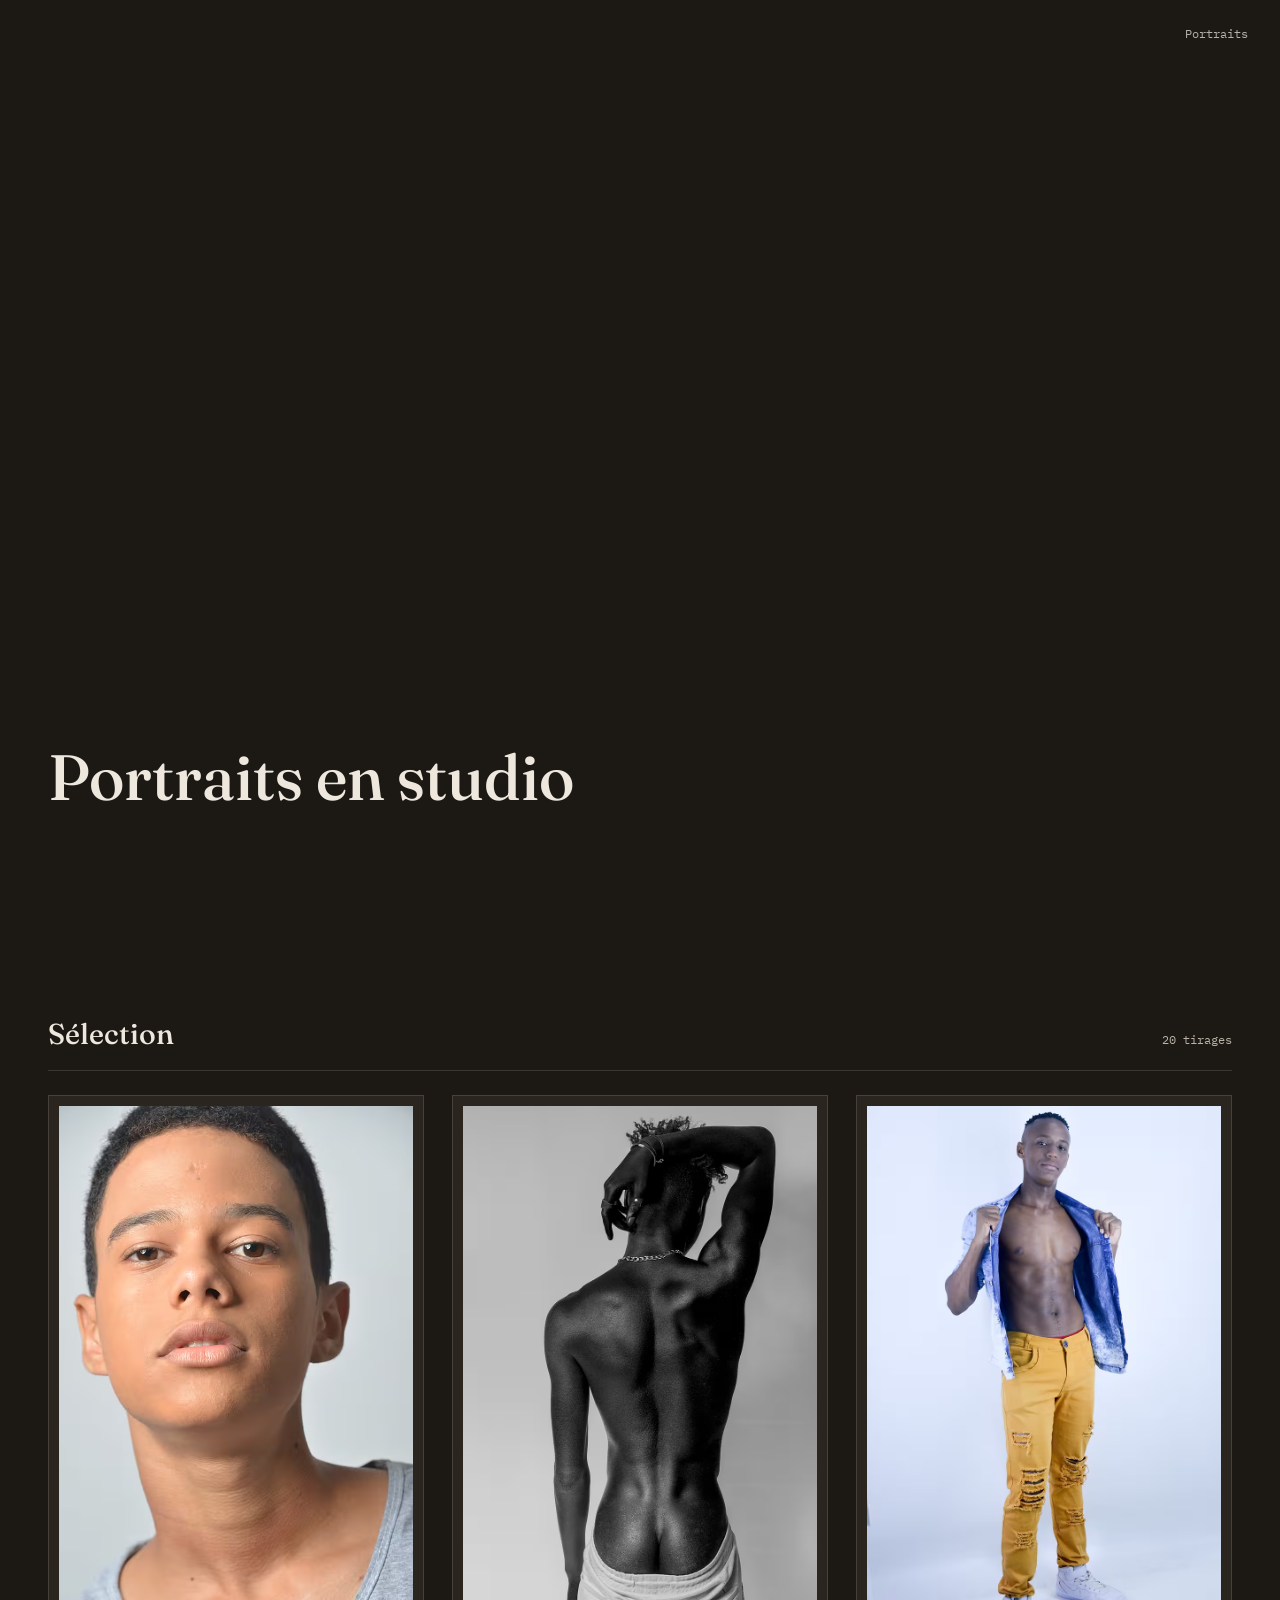
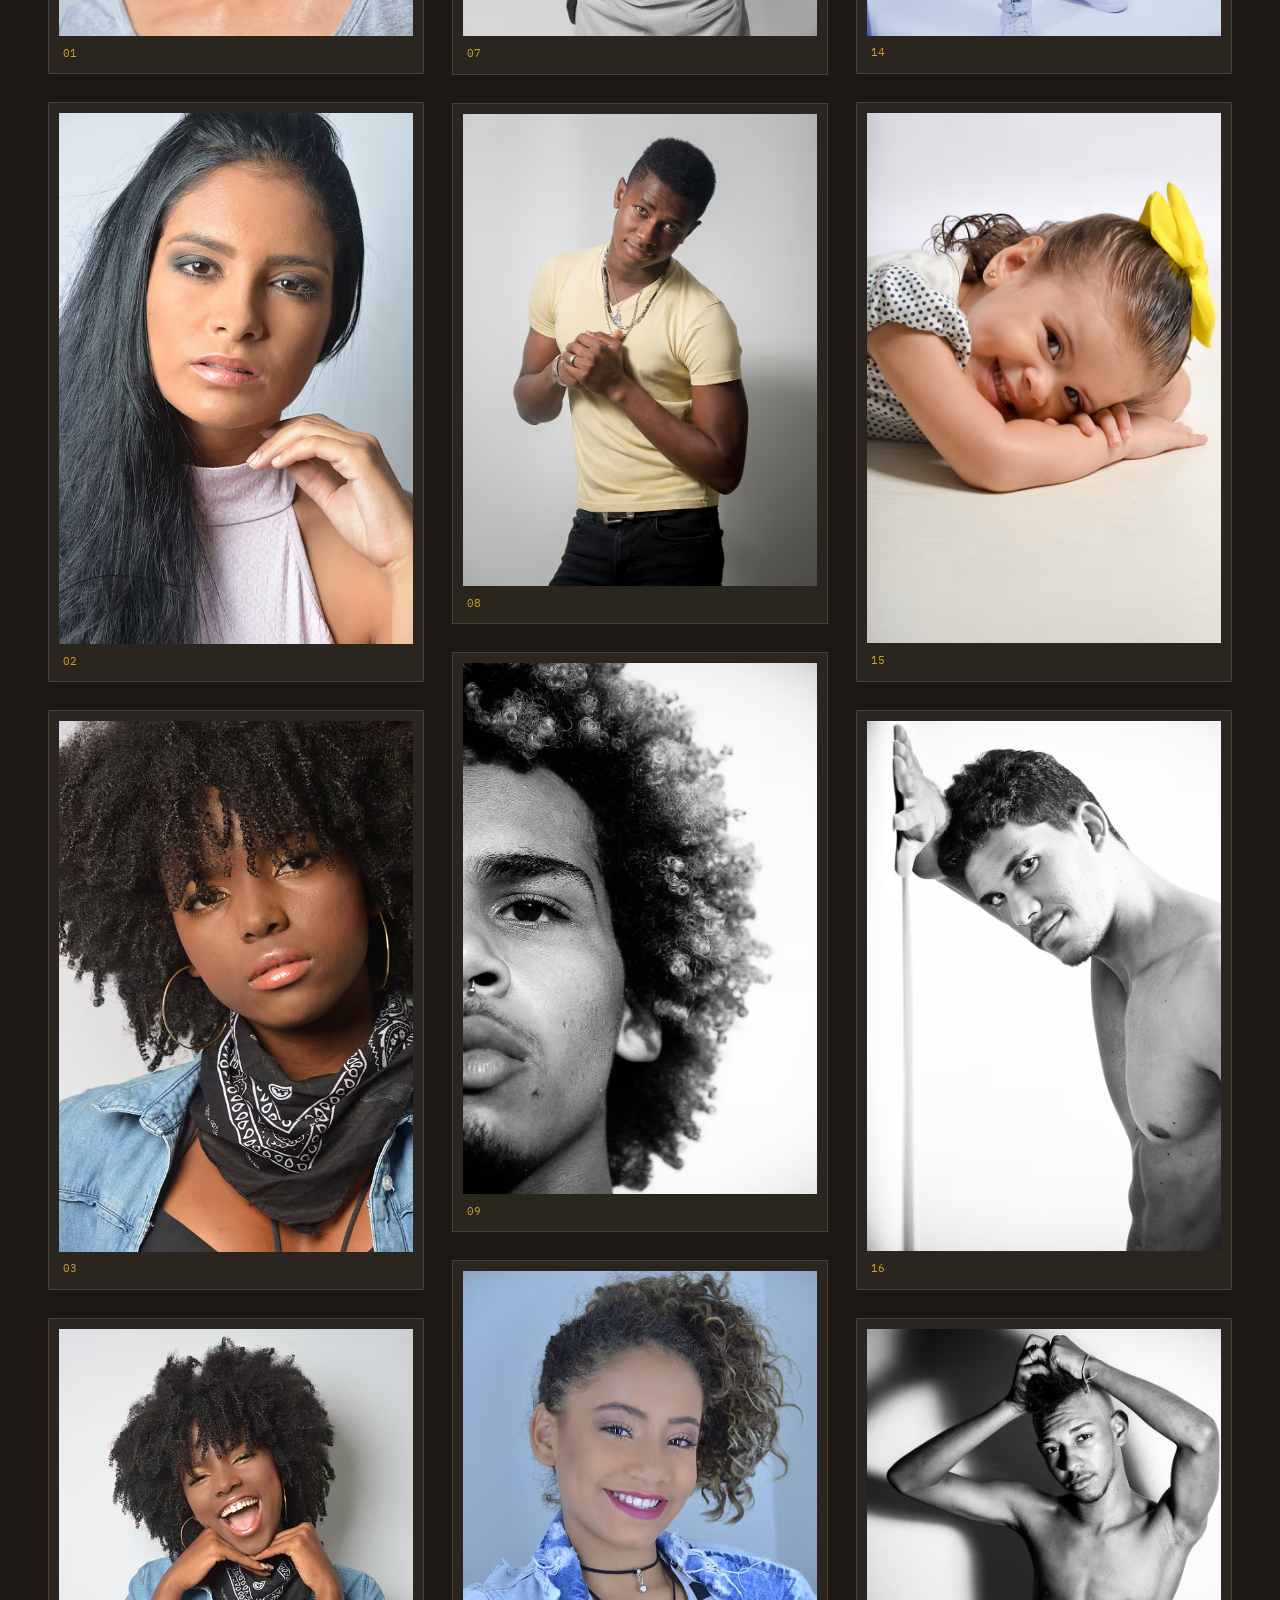
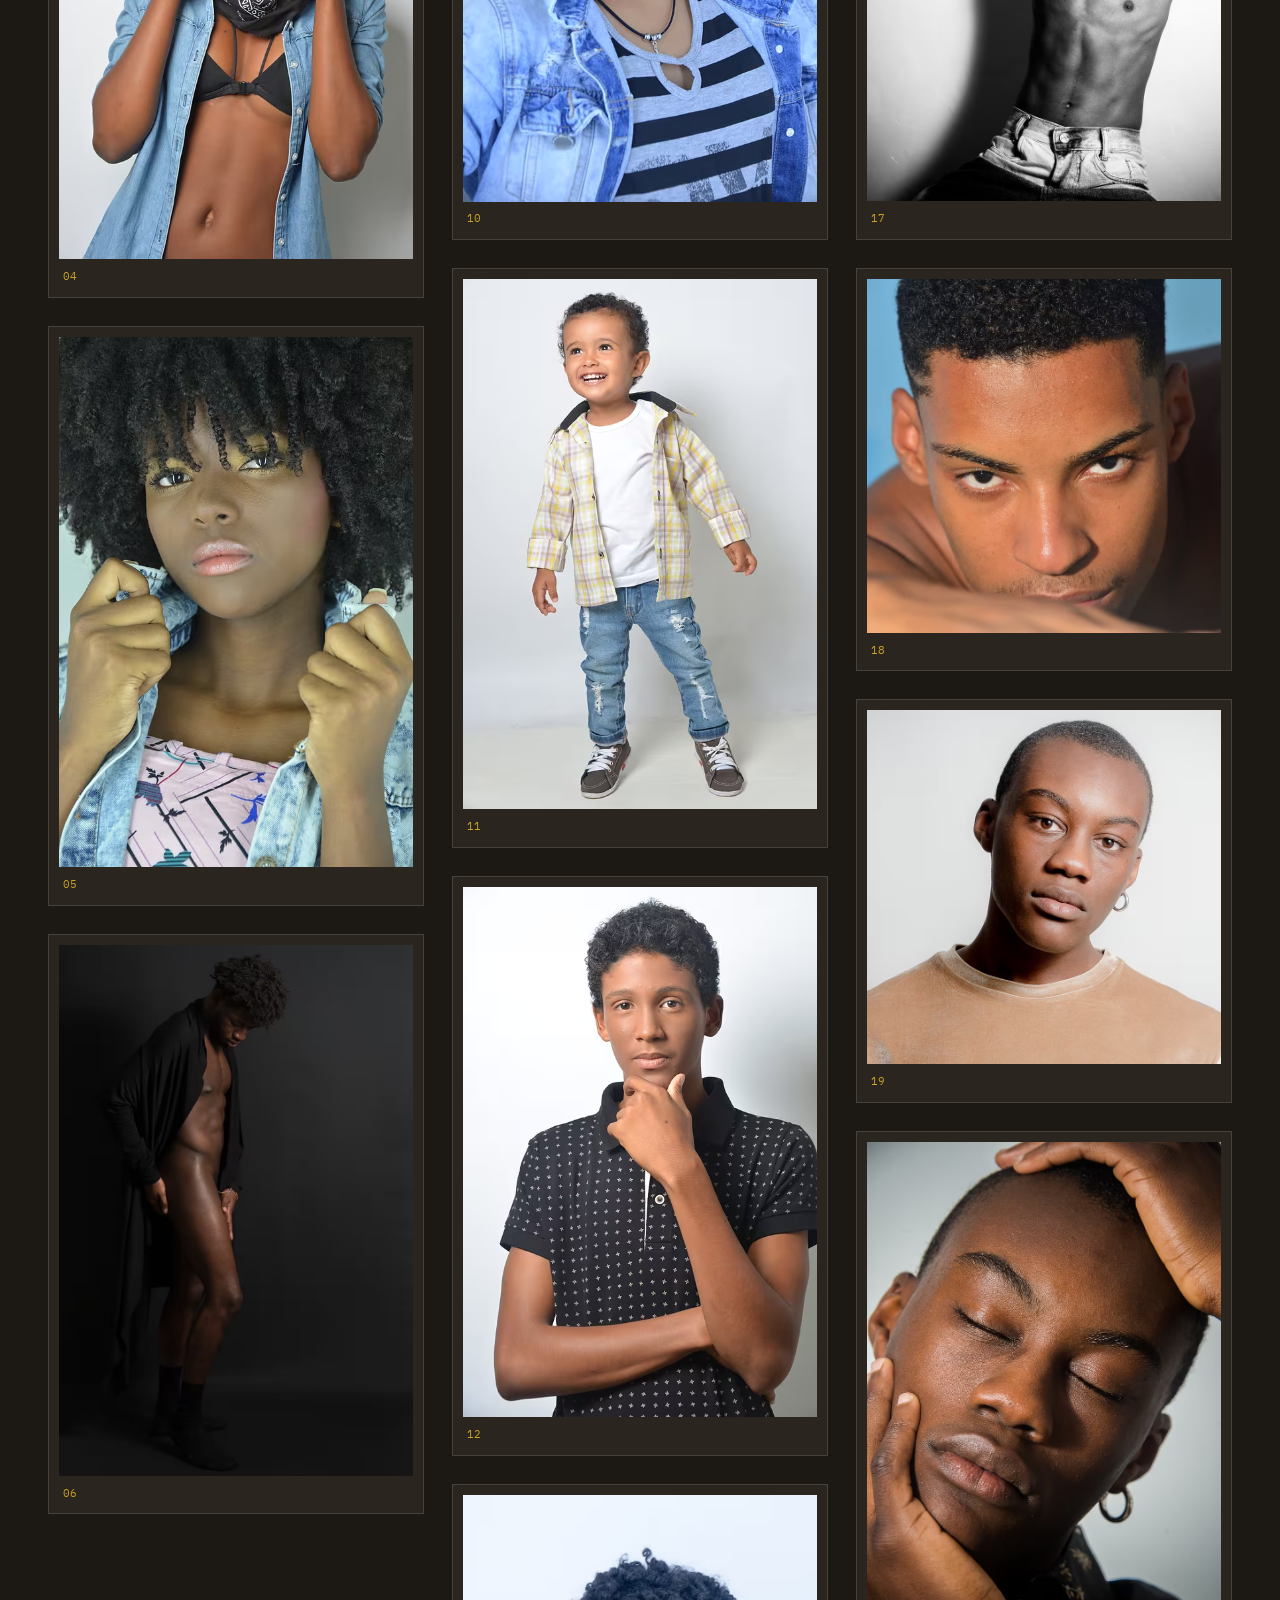
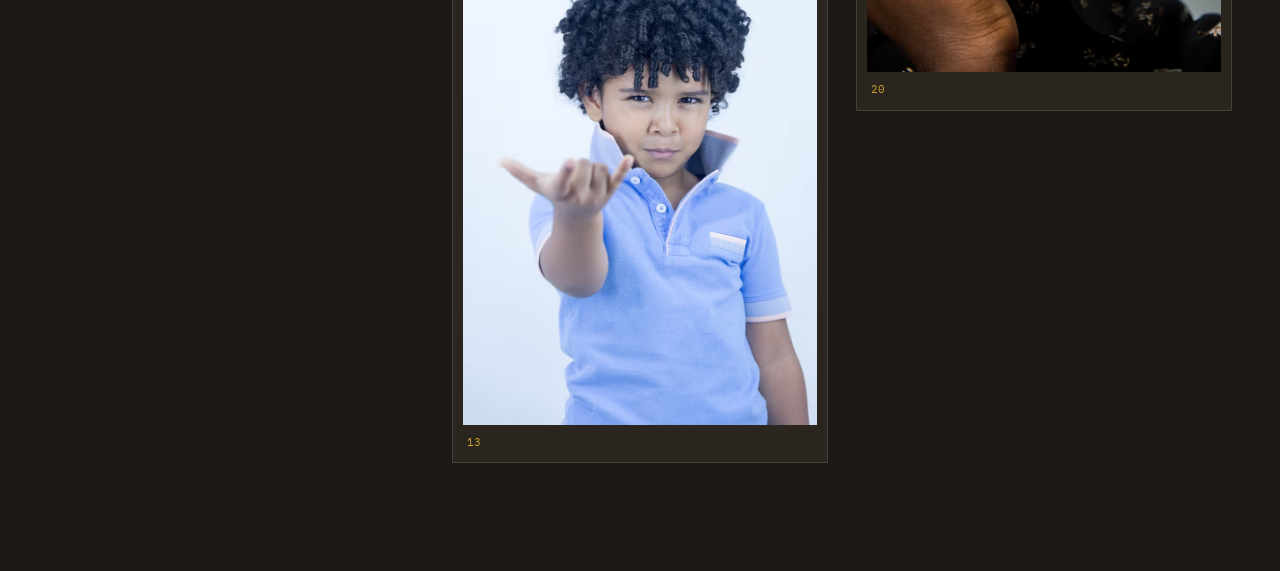
==== studio/index.html @ 6abb9e2e "Portfolio portraits studio" ====
<!DOCTYPE html>
<html lang="fr">
<head>
<meta charset="UTF-8">
<meta name="viewport" content="width=device-width, initial-scale=1.0">
<title>Nico — Portraits studio</title>
<meta name="description" content="Sélection de portraits studio par Nico, photographe.">
<link rel="preconnect" href="https://fonts.googleapis.com">
<link rel="preconnect" href="https://fonts.gstatic.com" crossorigin>
<link href="https://fonts.googleapis.com/css2?family=Fraunces:ital,opsz,wght@0,9..144,400;0,9..144,500;1,9..144,400&family=IBM+Plex+Mono:wght@400;500&display=swap" rel="stylesheet">
<link rel="stylesheet" href="css/style.css">
</head>
<body>

<header class="site-header">
  <nav class="site-nav">
    <a href="#travaux">Portraits</a>
  </nav>
</header>

<section class="hero" id="hero">
  <div class="hero__content">
    <h1 class="hero__title">Portraits en studio</h1>
  </div>
</section>

<main>

<section class="gallery" id="travaux">
  <div class="gallery__head">
    <h2>Sélection</h2>
    <p class="gallery__count">20 tirages</p>
  </div>

  <div class="gallery__grid">

<!-- GALLERY:START -->
    <figure class="frame" data-frame="01">
      <picture>
        <source type="image/avif" srcset="
        images/avif/800/Studio%20%281%29.avif 534w,
        images/avif/1600/Studio%20%281%29.avif 1068w,
        images/avif/2560/Studio%20%281%29.avif 1709w"
          sizes="(max-width: 699px) 92vw, (max-width: 1099px) 46vw, (max-width: 1499px) 31vw, 380px">
        <img
          src="images/webp/800/Studio%20%281%29.webp"
          srcset="
        images/webp/800/Studio%20%281%29.webp 534w,
        images/webp/1600/Studio%20%281%29.webp 1068w,
        images/webp/2560/Studio%20%281%29.webp 1709w"
          sizes="(max-width: 699px) 92vw, (max-width: 1099px) 46vw, (max-width: 1499px) 31vw, 380px"
          alt="Portrait studio 1 — à personnaliser" loading="eager">
      </picture>
      <figcaption>
        <span class="frame__num">01</span>

      </figcaption>
    </figure>

    <figure class="frame" data-frame="02">
      <picture>
        <source type="image/avif" srcset="
        images/avif/800/Studio%20%282%29.avif 800w,
        images/avif/1600/Studio%20%282%29.avif 1600w,
        images/avif/2560/Studio%20%282%29.avif 2560w"
          sizes="(max-width: 699px) 92vw, (max-width: 1099px) 46vw, (max-width: 1499px) 31vw, 380px">
        <img
          src="images/webp/800/Studio%20%282%29.webp"
          srcset="
        images/webp/800/Studio%20%282%29.webp 800w,
        images/webp/1600/Studio%20%282%29.webp 1600w,
        images/webp/2560/Studio%20%282%29.webp 2560w"
          sizes="(max-width: 699px) 92vw, (max-width: 1099px) 46vw, (max-width: 1499px) 31vw, 380px"
          alt="Portrait studio 2 — à personnaliser" loading="eager">
      </picture>
      <figcaption>
        <span class="frame__num">02</span>

      </figcaption>
    </figure>

    <figure class="frame" data-frame="03">
      <picture>
        <source type="image/avif" srcset="
        images/avif/800/Studio%20%283%29.avif 534w,
        images/avif/1600/Studio%20%283%29.avif 1068w,
        images/avif/2560/Studio%20%283%29.avif 1709w"
          sizes="(max-width: 699px) 92vw, (max-width: 1099px) 46vw, (max-width: 1499px) 31vw, 380px">
        <img
          src="images/webp/800/Studio%20%283%29.webp"
          srcset="
        images/webp/800/Studio%20%283%29.webp 534w,
        images/webp/1600/Studio%20%283%29.webp 1068w,
        images/webp/2560/Studio%20%283%29.webp 1709w"
          sizes="(max-width: 699px) 92vw, (max-width: 1099px) 46vw, (max-width: 1499px) 31vw, 380px"
          alt="Portrait studio 3 — à personnaliser" loading="lazy">
      </picture>
      <figcaption>
        <span class="frame__num">03</span>

      </figcaption>
    </figure>

    <figure class="frame" data-frame="04">
      <picture>
        <source type="image/avif" srcset="
        images/avif/800/Studio%20%284%29.avif 534w,
        images/avif/1600/Studio%20%284%29.avif 1068w,
        images/avif/2560/Studio%20%284%29.avif 1709w"
          sizes="(max-width: 699px) 92vw, (max-width: 1099px) 46vw, (max-width: 1499px) 31vw, 380px">
        <img
          src="images/webp/800/Studio%20%284%29.webp"
          srcset="
        images/webp/800/Studio%20%284%29.webp 534w,
        images/webp/1600/Studio%20%284%29.webp 1068w,
        images/webp/2560/Studio%20%284%29.webp 1709w"
          sizes="(max-width: 699px) 92vw, (max-width: 1099px) 46vw, (max-width: 1499px) 31vw, 380px"
          alt="Portrait studio 4 — à personnaliser" loading="lazy">
      </picture>
      <figcaption>
        <span class="frame__num">04</span>

      </figcaption>
    </figure>

    <figure class="frame" data-frame="05">
      <picture>
        <source type="image/avif" srcset="
        images/avif/800/Studio%20%285%29.avif 800w,
        images/avif/1600/Studio%20%285%29.avif 1600w,
        images/avif/2560/Studio%20%285%29.avif 2560w"
          sizes="(max-width: 699px) 92vw, (max-width: 1099px) 46vw, (max-width: 1499px) 31vw, 380px">
        <img
          src="images/webp/800/Studio%20%285%29.webp"
          srcset="
        images/webp/800/Studio%20%285%29.webp 800w,
        images/webp/1600/Studio%20%285%29.webp 1600w,
        images/webp/2560/Studio%20%285%29.webp 2560w"
          sizes="(max-width: 699px) 92vw, (max-width: 1099px) 46vw, (max-width: 1499px) 31vw, 380px"
          alt="Portrait studio 5 — à personnaliser" loading="lazy">
      </picture>
      <figcaption>
        <span class="frame__num">05</span>

      </figcaption>
    </figure>

    <figure class="frame" data-frame="06">
      <picture>
        <source type="image/avif" srcset="
        images/avif/800/Studio%20%286%29.avif 800w,
        images/avif/1600/Studio%20%286%29.avif 1600w,
        images/avif/2560/Studio%20%286%29.avif 2560w"
          sizes="(max-width: 699px) 92vw, (max-width: 1099px) 46vw, (max-width: 1499px) 31vw, 380px">
        <img
          src="images/webp/800/Studio%20%286%29.webp"
          srcset="
        images/webp/800/Studio%20%286%29.webp 800w,
        images/webp/1600/Studio%20%286%29.webp 1600w,
        images/webp/2560/Studio%20%286%29.webp 2560w"
          sizes="(max-width: 699px) 92vw, (max-width: 1099px) 46vw, (max-width: 1499px) 31vw, 380px"
          alt="Portrait studio 6 — à personnaliser" loading="lazy">
      </picture>
      <figcaption>
        <span class="frame__num">06</span>

      </figcaption>
    </figure>

    <figure class="frame" data-frame="07">
      <picture>
        <source type="image/avif" srcset="
        images/avif/800/Studio%20%287%29.avif 534w,
        images/avif/1600/Studio%20%287%29.avif 1068w,
        images/avif/2560/Studio%20%287%29.avif 1709w"
          sizes="(max-width: 699px) 92vw, (max-width: 1099px) 46vw, (max-width: 1499px) 31vw, 380px">
        <img
          src="images/webp/800/Studio%20%287%29.webp"
          srcset="
        images/webp/800/Studio%20%287%29.webp 534w,
        images/webp/1600/Studio%20%287%29.webp 1068w,
        images/webp/2560/Studio%20%287%29.webp 1709w"
          sizes="(max-width: 699px) 92vw, (max-width: 1099px) 46vw, (max-width: 1499px) 31vw, 380px"
          alt="Portrait studio 7 — à personnaliser" loading="lazy">
      </picture>
      <figcaption>
        <span class="frame__num">07</span>

      </figcaption>
    </figure>

    <figure class="frame" data-frame="08">
      <picture>
        <source type="image/avif" srcset="
        images/avif/800/Studio%20%288%29.avif 534w,
        images/avif/1600/Studio%20%288%29.avif 1068w,
        images/avif/2560/Studio%20%288%29.avif 1709w"
          sizes="(max-width: 699px) 92vw, (max-width: 1099px) 46vw, (max-width: 1499px) 31vw, 380px">
        <img
          src="images/webp/800/Studio%20%288%29.webp"
          srcset="
        images/webp/800/Studio%20%288%29.webp 534w,
        images/webp/1600/Studio%20%288%29.webp 1068w,
        images/webp/2560/Studio%20%288%29.webp 1709w"
          sizes="(max-width: 699px) 92vw, (max-width: 1099px) 46vw, (max-width: 1499px) 31vw, 380px"
          alt="Portrait studio 8 — à personnaliser" loading="lazy">
      </picture>
      <figcaption>
        <span class="frame__num">08</span>

      </figcaption>
    </figure>

    <figure class="frame" data-frame="09">
      <picture>
        <source type="image/avif" srcset="
        images/avif/800/Studio%20%289%29.avif 800w,
        images/avif/1600/Studio%20%289%29.avif 1600w,
        images/avif/2560/Studio%20%289%29.avif 2560w"
          sizes="(max-width: 699px) 92vw, (max-width: 1099px) 46vw, (max-width: 1499px) 31vw, 380px">
        <img
          src="images/webp/800/Studio%20%289%29.webp"
          srcset="
        images/webp/800/Studio%20%289%29.webp 800w,
        images/webp/1600/Studio%20%289%29.webp 1600w,
        images/webp/2560/Studio%20%289%29.webp 2560w"
          sizes="(max-width: 699px) 92vw, (max-width: 1099px) 46vw, (max-width: 1499px) 31vw, 380px"
          alt="Portrait studio 9 — à personnaliser" loading="lazy">
      </picture>
      <figcaption>
        <span class="frame__num">09</span>

      </figcaption>
    </figure>

    <figure class="frame" data-frame="10">
      <picture>
        <source type="image/avif" srcset="
        images/avif/800/Studio%20%2810%29.avif 800w,
        images/avif/1600/Studio%20%2810%29.avif 1600w,
        images/avif/2560/Studio%20%2810%29.avif 2560w"
          sizes="(max-width: 699px) 92vw, (max-width: 1099px) 46vw, (max-width: 1499px) 31vw, 380px">
        <img
          src="images/webp/800/Studio%20%2810%29.webp"
          srcset="
        images/webp/800/Studio%20%2810%29.webp 800w,
        images/webp/1600/Studio%20%2810%29.webp 1600w,
        images/webp/2560/Studio%20%2810%29.webp 2560w"
          sizes="(max-width: 699px) 92vw, (max-width: 1099px) 46vw, (max-width: 1499px) 31vw, 380px"
          alt="Portrait studio 10 — à personnaliser" loading="lazy">
      </picture>
      <figcaption>
        <span class="frame__num">10</span>

      </figcaption>
    </figure>

    <figure class="frame" data-frame="11">
      <picture>
        <source type="image/avif" srcset="
        images/avif/800/Studio%20%2811%29.avif 800w,
        images/avif/1600/Studio%20%2811%29.avif 1600w,
        images/avif/2560/Studio%20%2811%29.avif 2560w"
          sizes="(max-width: 699px) 92vw, (max-width: 1099px) 46vw, (max-width: 1499px) 31vw, 380px">
        <img
          src="images/webp/800/Studio%20%2811%29.webp"
          srcset="
        images/webp/800/Studio%20%2811%29.webp 800w,
        images/webp/1600/Studio%20%2811%29.webp 1600w,
        images/webp/2560/Studio%20%2811%29.webp 2560w"
          sizes="(max-width: 699px) 92vw, (max-width: 1099px) 46vw, (max-width: 1499px) 31vw, 380px"
          alt="Portrait studio 11 — à personnaliser" loading="lazy">
      </picture>
      <figcaption>
        <span class="frame__num">11</span>

      </figcaption>
    </figure>

    <figure class="frame" data-frame="12">
      <picture>
        <source type="image/avif" srcset="
        images/avif/800/Studio%20%2812%29.avif 534w,
        images/avif/1600/Studio%20%2812%29.avif 1068w,
        images/avif/2560/Studio%20%2812%29.avif 1709w"
          sizes="(max-width: 699px) 92vw, (max-width: 1099px) 46vw, (max-width: 1499px) 31vw, 380px">
        <img
          src="images/webp/800/Studio%20%2812%29.webp"
          srcset="
        images/webp/800/Studio%20%2812%29.webp 534w,
        images/webp/1600/Studio%20%2812%29.webp 1068w,
        images/webp/2560/Studio%20%2812%29.webp 1709w"
          sizes="(max-width: 699px) 92vw, (max-width: 1099px) 46vw, (max-width: 1499px) 31vw, 380px"
          alt="Portrait studio 12 — à personnaliser" loading="lazy">
      </picture>
      <figcaption>
        <span class="frame__num">12</span>

      </figcaption>
    </figure>

    <figure class="frame" data-frame="13">
      <picture>
        <source type="image/avif" srcset="
        images/avif/800/Studio%20%2813%29.avif 800w,
        images/avif/1600/Studio%20%2813%29.avif 1600w,
        images/avif/2560/Studio%20%2813%29.avif 2560w"
          sizes="(max-width: 699px) 92vw, (max-width: 1099px) 46vw, (max-width: 1499px) 31vw, 380px">
        <img
          src="images/webp/800/Studio%20%2813%29.webp"
          srcset="
        images/webp/800/Studio%20%2813%29.webp 800w,
        images/webp/1600/Studio%20%2813%29.webp 1600w,
        images/webp/2560/Studio%20%2813%29.webp 2560w"
          sizes="(max-width: 699px) 92vw, (max-width: 1099px) 46vw, (max-width: 1499px) 31vw, 380px"
          alt="Portrait studio 13 — à personnaliser" loading="lazy">
      </picture>
      <figcaption>
        <span class="frame__num">13</span>

      </figcaption>
    </figure>

    <figure class="frame" data-frame="14">
      <picture>
        <source type="image/avif" srcset="
        images/avif/800/Studio%20%2814%29.avif 800w,
        images/avif/1600/Studio%20%2814%29.avif 1600w,
        images/avif/2560/Studio%20%2814%29.avif 2560w"
          sizes="(max-width: 699px) 92vw, (max-width: 1099px) 46vw, (max-width: 1499px) 31vw, 380px">
        <img
          src="images/webp/800/Studio%20%2814%29.webp"
          srcset="
        images/webp/800/Studio%20%2814%29.webp 800w,
        images/webp/1600/Studio%20%2814%29.webp 1600w,
        images/webp/2560/Studio%20%2814%29.webp 2560w"
          sizes="(max-width: 699px) 92vw, (max-width: 1099px) 46vw, (max-width: 1499px) 31vw, 380px"
          alt="Portrait studio 14 — à personnaliser" loading="lazy">
      </picture>
      <figcaption>
        <span class="frame__num">14</span>

      </figcaption>
    </figure>

    <figure class="frame" data-frame="15">
      <picture>
        <source type="image/avif" srcset="
        images/avif/800/Studio%20%2815%29.avif 534w,
        images/avif/1600/Studio%20%2815%29.avif 1068w,
        images/avif/2560/Studio%20%2815%29.avif 1709w"
          sizes="(max-width: 699px) 92vw, (max-width: 1099px) 46vw, (max-width: 1499px) 31vw, 380px">
        <img
          src="images/webp/800/Studio%20%2815%29.webp"
          srcset="
        images/webp/800/Studio%20%2815%29.webp 534w,
        images/webp/1600/Studio%20%2815%29.webp 1068w,
        images/webp/2560/Studio%20%2815%29.webp 1709w"
          sizes="(max-width: 699px) 92vw, (max-width: 1099px) 46vw, (max-width: 1499px) 31vw, 380px"
          alt="Portrait studio 15 — à personnaliser" loading="lazy">
      </picture>
      <figcaption>
        <span class="frame__num">15</span>

      </figcaption>
    </figure>

    <figure class="frame" data-frame="16">
      <picture>
        <source type="image/avif" srcset="
        images/avif/800/Studio%20%2816%29.avif 534w,
        images/avif/1600/Studio%20%2816%29.avif 1068w,
        images/avif/2560/Studio%20%2816%29.avif 1709w"
          sizes="(max-width: 699px) 92vw, (max-width: 1099px) 46vw, (max-width: 1499px) 31vw, 380px">
        <img
          src="images/webp/800/Studio%20%2816%29.webp"
          srcset="
        images/webp/800/Studio%20%2816%29.webp 534w,
        images/webp/1600/Studio%20%2816%29.webp 1068w,
        images/webp/2560/Studio%20%2816%29.webp 1709w"
          sizes="(max-width: 699px) 92vw, (max-width: 1099px) 46vw, (max-width: 1499px) 31vw, 380px"
          alt="Portrait studio 16 — à personnaliser" loading="lazy">
      </picture>
      <figcaption>
        <span class="frame__num">16</span>

      </figcaption>
    </figure>

    <figure class="frame" data-frame="17">
      <picture>
        <source type="image/avif" srcset="
        images/avif/800/Studio%20%2817%29.avif 800w,
        images/avif/1600/Studio%20%2817%29.avif 1600w,
        images/avif/2560/Studio%20%2817%29.avif 2560w"
          sizes="(max-width: 699px) 92vw, (max-width: 1099px) 46vw, (max-width: 1499px) 31vw, 380px">
        <img
          src="images/webp/800/Studio%20%2817%29.webp"
          srcset="
        images/webp/800/Studio%20%2817%29.webp 800w,
        images/webp/1600/Studio%20%2817%29.webp 1600w,
        images/webp/2560/Studio%20%2817%29.webp 2560w"
          sizes="(max-width: 699px) 92vw, (max-width: 1099px) 46vw, (max-width: 1499px) 31vw, 380px"
          alt="Portrait studio 17 — à personnaliser" loading="lazy">
      </picture>
      <figcaption>
        <span class="frame__num">17</span>

      </figcaption>
    </figure>

    <figure class="frame" data-frame="18">
      <picture>
        <source type="image/avif" srcset="
        images/avif/800/Studio%20%2818%29.avif 800w,
        images/avif/1600/Studio%20%2818%29.avif 1600w,
        images/avif/2560/Studio%20%2818%29.avif 2560w"
          sizes="(max-width: 699px) 92vw, (max-width: 1099px) 46vw, (max-width: 1499px) 31vw, 380px">
        <img
          src="images/webp/800/Studio%20%2818%29.webp"
          srcset="
        images/webp/800/Studio%20%2818%29.webp 800w,
        images/webp/1600/Studio%20%2818%29.webp 1600w,
        images/webp/2560/Studio%20%2818%29.webp 2560w"
          sizes="(max-width: 699px) 92vw, (max-width: 1099px) 46vw, (max-width: 1499px) 31vw, 380px"
          alt="Portrait studio 18 — à personnaliser" loading="lazy">
      </picture>
      <figcaption>
        <span class="frame__num">18</span>

      </figcaption>
    </figure>

    <figure class="frame" data-frame="19">
      <picture>
        <source type="image/avif" srcset="
        images/avif/800/Studio%20%2819%29.avif 800w,
        images/avif/1600/Studio%20%2819%29.avif 1600w,
        images/avif/2560/Studio%20%2819%29.avif 2560w"
          sizes="(max-width: 699px) 92vw, (max-width: 1099px) 46vw, (max-width: 1499px) 31vw, 380px">
        <img
          src="images/webp/800/Studio%20%2819%29.webp"
          srcset="
        images/webp/800/Studio%20%2819%29.webp 800w,
        images/webp/1600/Studio%20%2819%29.webp 1600w,
        images/webp/2560/Studio%20%2819%29.webp 2560w"
          sizes="(max-width: 699px) 92vw, (max-width: 1099px) 46vw, (max-width: 1499px) 31vw, 380px"
          alt="Portrait studio 19 — à personnaliser" loading="lazy">
      </picture>
      <figcaption>
        <span class="frame__num">19</span>

      </figcaption>
    </figure>

    <figure class="frame" data-frame="20">
      <picture>
        <source type="image/avif" srcset="
        images/avif/800/Studio%20%2820%29.avif 800w,
        images/avif/1600/Studio%20%2820%29.avif 1600w,
        images/avif/2560/Studio%20%2820%29.avif 2560w"
          sizes="(max-width: 699px) 92vw, (max-width: 1099px) 46vw, (max-width: 1499px) 31vw, 380px">
        <img
          src="images/webp/800/Studio%20%2820%29.webp"
          srcset="
        images/webp/800/Studio%20%2820%29.webp 800w,
        images/webp/1600/Studio%20%2820%29.webp 1600w,
        images/webp/2560/Studio%20%2820%29.webp 2560w"
          sizes="(max-width: 699px) 92vw, (max-width: 1099px) 46vw, (max-width: 1499px) 31vw, 380px"
          alt="Portrait studio 20 — à personnaliser" loading="lazy">
      </picture>
      <figcaption>
        <span class="frame__num">20</span>

      </figcaption>
    </figure>
    <!-- GALLERY:END -->

  </div>
</section>

</main>

<script src="js/script.js"></script>
</body>
</html>
---- studio/css/style.css ----
/* ---------- Tokens ---------- */
:root {
  --ink: #1C1915;
  --ink-soft: #2A251F;
  --paper: #EDE7DD;
  --paper-dim: #B9B2A5;
  --brass: #C9A227;
  --line: rgba(237, 231, 221, 0.14);
  --serif: 'Fraunces', Georgia, serif;
  --mono: 'IBM Plex Mono', ui-monospace, monospace;
  --gap: 0.9rem;
  --container: 1400px;
}

* { box-sizing: border-box; }

html { scroll-behavior: smooth; }

@media (prefers-reduced-motion: reduce) {
  html { scroll-behavior: auto; }
  * { animation-duration: 0.01ms !important; transition-duration: 0.01ms !important; }
}

body {
  margin: 0;
  background: var(--ink);
  color: var(--paper);
  font-family: var(--serif);
  line-height: 1.5;
  -webkit-font-smoothing: antialiased;
}

img {
  display: block;
  max-width: 100%;
}

a { color: inherit; text-decoration: none; }

a:focus-visible,
button:focus-visible {
  outline: 2px solid var(--brass);
  outline-offset: 3px;
}

h1, h2 { font-weight: 500; margin: 0; }

/* =========================================================
   MOBILE FIRST — everything below is the base (phone) layout.
   Larger layouts are progressive enhancements added further
   down via min-width media queries.
   ========================================================= */

/* ---------- Header ---------- */
.site-header {
  position: fixed;
  top: 0;
  left: 0;
  right: 0;
  z-index: 20;
  display: flex;
  align-items: center;
  justify-content: flex-end;
  padding: 1.1rem 1.1rem;
  mix-blend-mode: difference;
}

.site-nav {
  display: flex;
  gap: 1rem;
  font-family: var(--mono);
  font-size: 0.7rem;
}

.site-nav a { opacity: 0.85; transition: opacity 0.2s ease; }
.site-nav a:hover { opacity: 1; }

/* ---------- Hero ---------- */
.hero {
  position: relative;
  min-height: 100svh;
  display: flex;
  align-items: flex-end;
  overflow: hidden;
}

.hero__content {
  position: relative;
  padding: 0 1.1rem 3rem;
  max-width: 32rem;
  opacity: 0;
  transform: translateY(14px);
  animation: rise 0.9s cubic-bezier(0.2, 0.7, 0.2, 1) 0.2s forwards;
}

@keyframes rise { to { opacity: 1; transform: translateY(0); } }

.hero__title {
  font-size: clamp(2rem, 8vw, 4rem);
  line-height: 1.1;
}

/* ---------- Gallery ---------- */
.gallery {
  padding: 3.5rem 1.1rem 3rem;
}

.gallery__head {
  display: flex;
  align-items: baseline;
  justify-content: space-between;
  border-bottom: 1px solid var(--line);
  padding-bottom: 0.9rem;
  margin-bottom: 1.5rem;
}

.gallery__head h2 { font-size: 1.5rem; }

.gallery__count {
  font-family: var(--mono);
  font-size: 0.72rem;
  color: var(--paper-dim);
  margin: 0;
}

.gallery__grid {
  columns: 1;
  column-gap: var(--gap);
  max-width: var(--container);
  margin: 0 auto;
}

.frame {
  display: inline-block;
  width: 100%;
  break-inside: avoid;
  margin: 0 0 var(--gap);
  border: 1px solid var(--line);
  padding: 6px;
  background: var(--ink-soft);
  opacity: 0;
  transform: translateY(10px);
  transition: opacity 0.7s ease, transform 0.7s ease;
}

.frame.is-visible { opacity: 1; transform: translateY(0); }

.frame picture {
  display: block;
  overflow: hidden;
  /* No forced aspect-ratio here: each photo keeps its real proportions
     (mostly ~2:3 portrait, a couple square) rather than being cropped
     to fit an invented shape. */
}

.frame picture img {
  width: 100%;
  height: auto;
}

.frame img {
  transition: transform 0.6s cubic-bezier(0.2, 0.7, 0.2, 1);
}

.frame:hover img { transform: scale(1.035); }

.frame figcaption {
  display: flex;
  justify-content: space-between;
  align-items: baseline;
  font-family: var(--mono);
  font-size: 0.68rem;
  color: var(--paper-dim);
  padding: 0.55rem 0.25rem 0.15rem;
}

.frame__num { color: var(--brass); }

/* ---------- About ---------- */
/* =========================================================
   TABLET — 700px and up: two columns, wide shots take a full
   row so their horizontal frame isn't squeezed.
   ========================================================= */
@media (min-width: 700px) {
  .site-header { padding: 1.5rem 2rem; }
  .site-nav { font-size: 0.78rem; gap: 1.5rem; }

  .hero__content { max-width: 38rem; padding: 0 2rem 4rem; }

  .gallery { padding: 5rem 2rem 4rem; }
  .gallery__head h2 { font-size: 1.8rem; }
  .gallery__grid { columns: 2; column-gap: 1.25rem; }
  .frame { margin-bottom: 1.25rem; }
}

/* =========================================================
   DESKTOP — 1100px and up: three columns; large screens (1500px+)
   step up to four. Masonry via CSS columns lets each photo keep
   its real proportions (mostly ~2:3 portrait, a couple square)
   instead of being forced into invented uniform shapes.
   ========================================================= */
@media (min-width: 1100px) {
  .hero__content { max-width: 46rem; padding: 0 3rem 5.5rem; }
  .hero__title { font-size: clamp(2.4rem, 5vw, 4rem); }

  .gallery { padding: 7rem 3rem 5rem; }
  .gallery__grid { columns: 3; column-gap: 1.75rem; }
  .frame { padding: 10px; margin-bottom: 1.75rem; }
}

@media (min-width: 1500px) {
  .gallery__grid { columns: 4; }
}
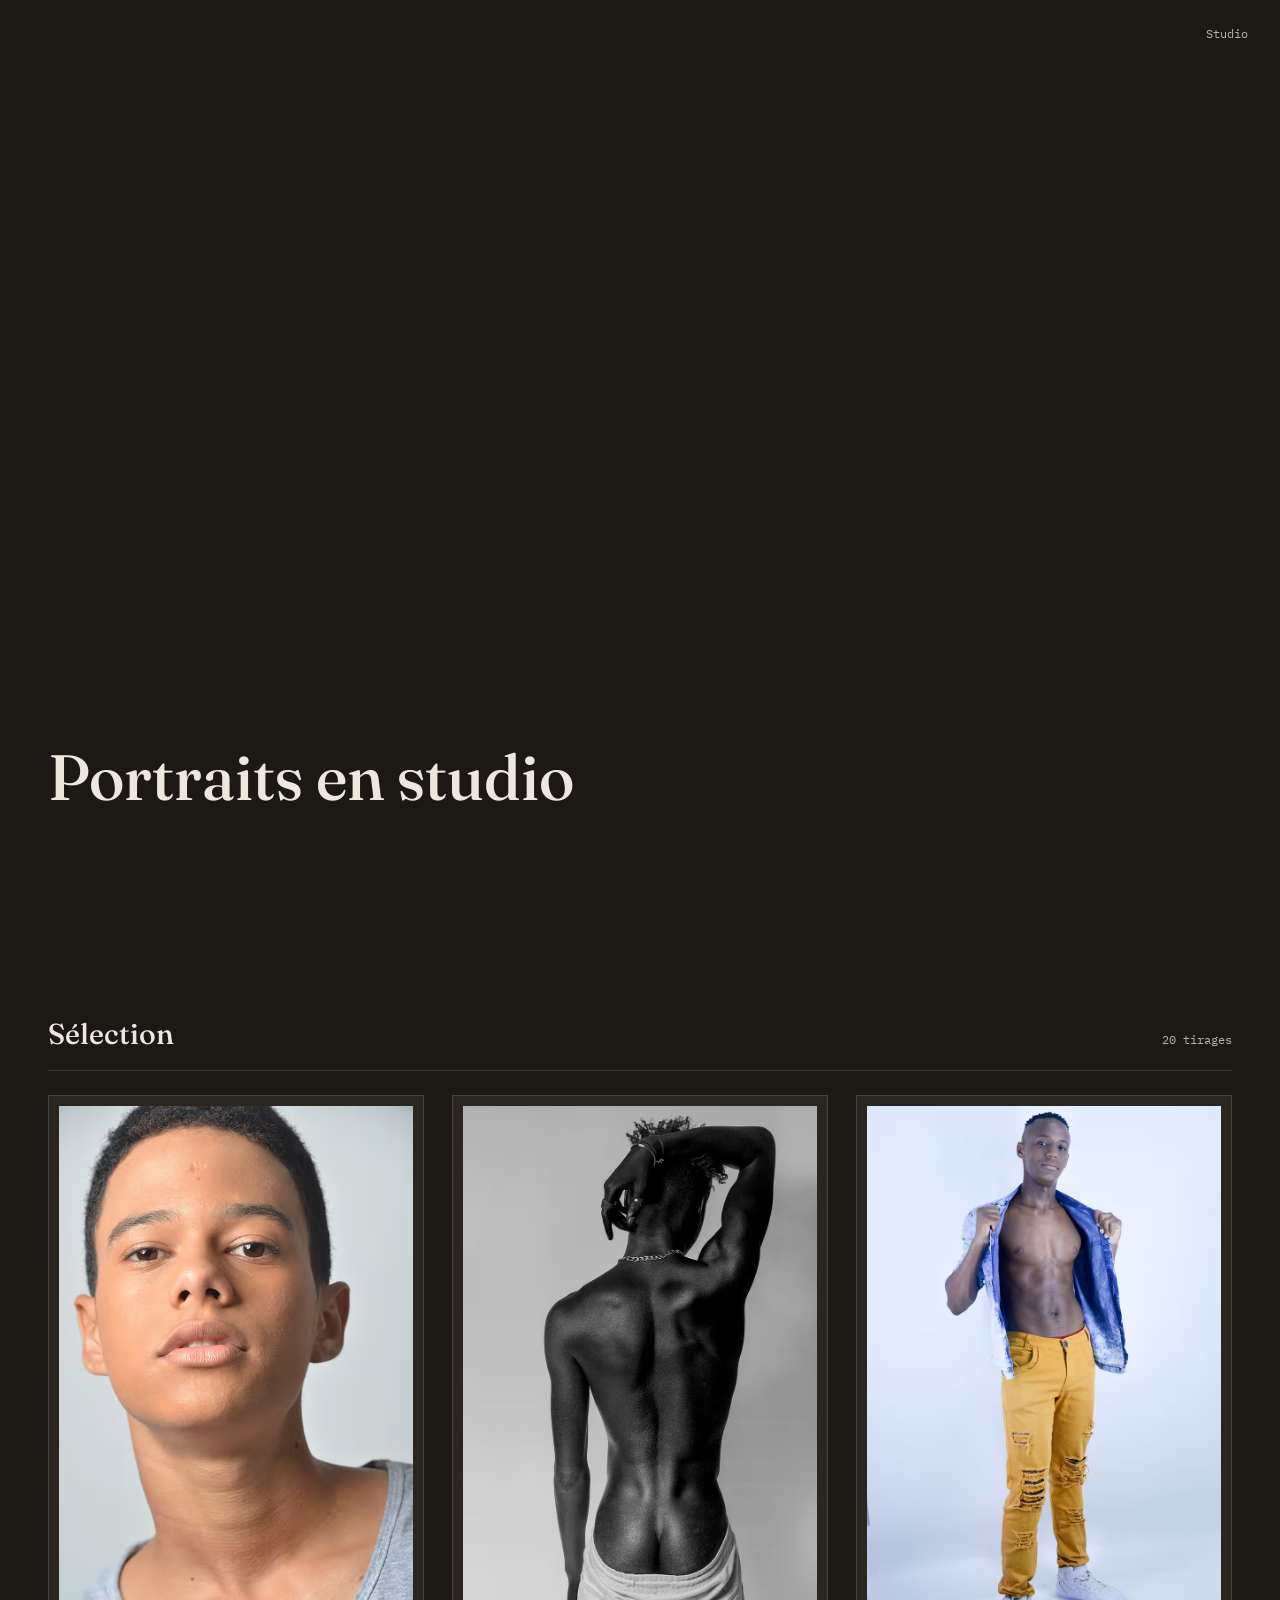
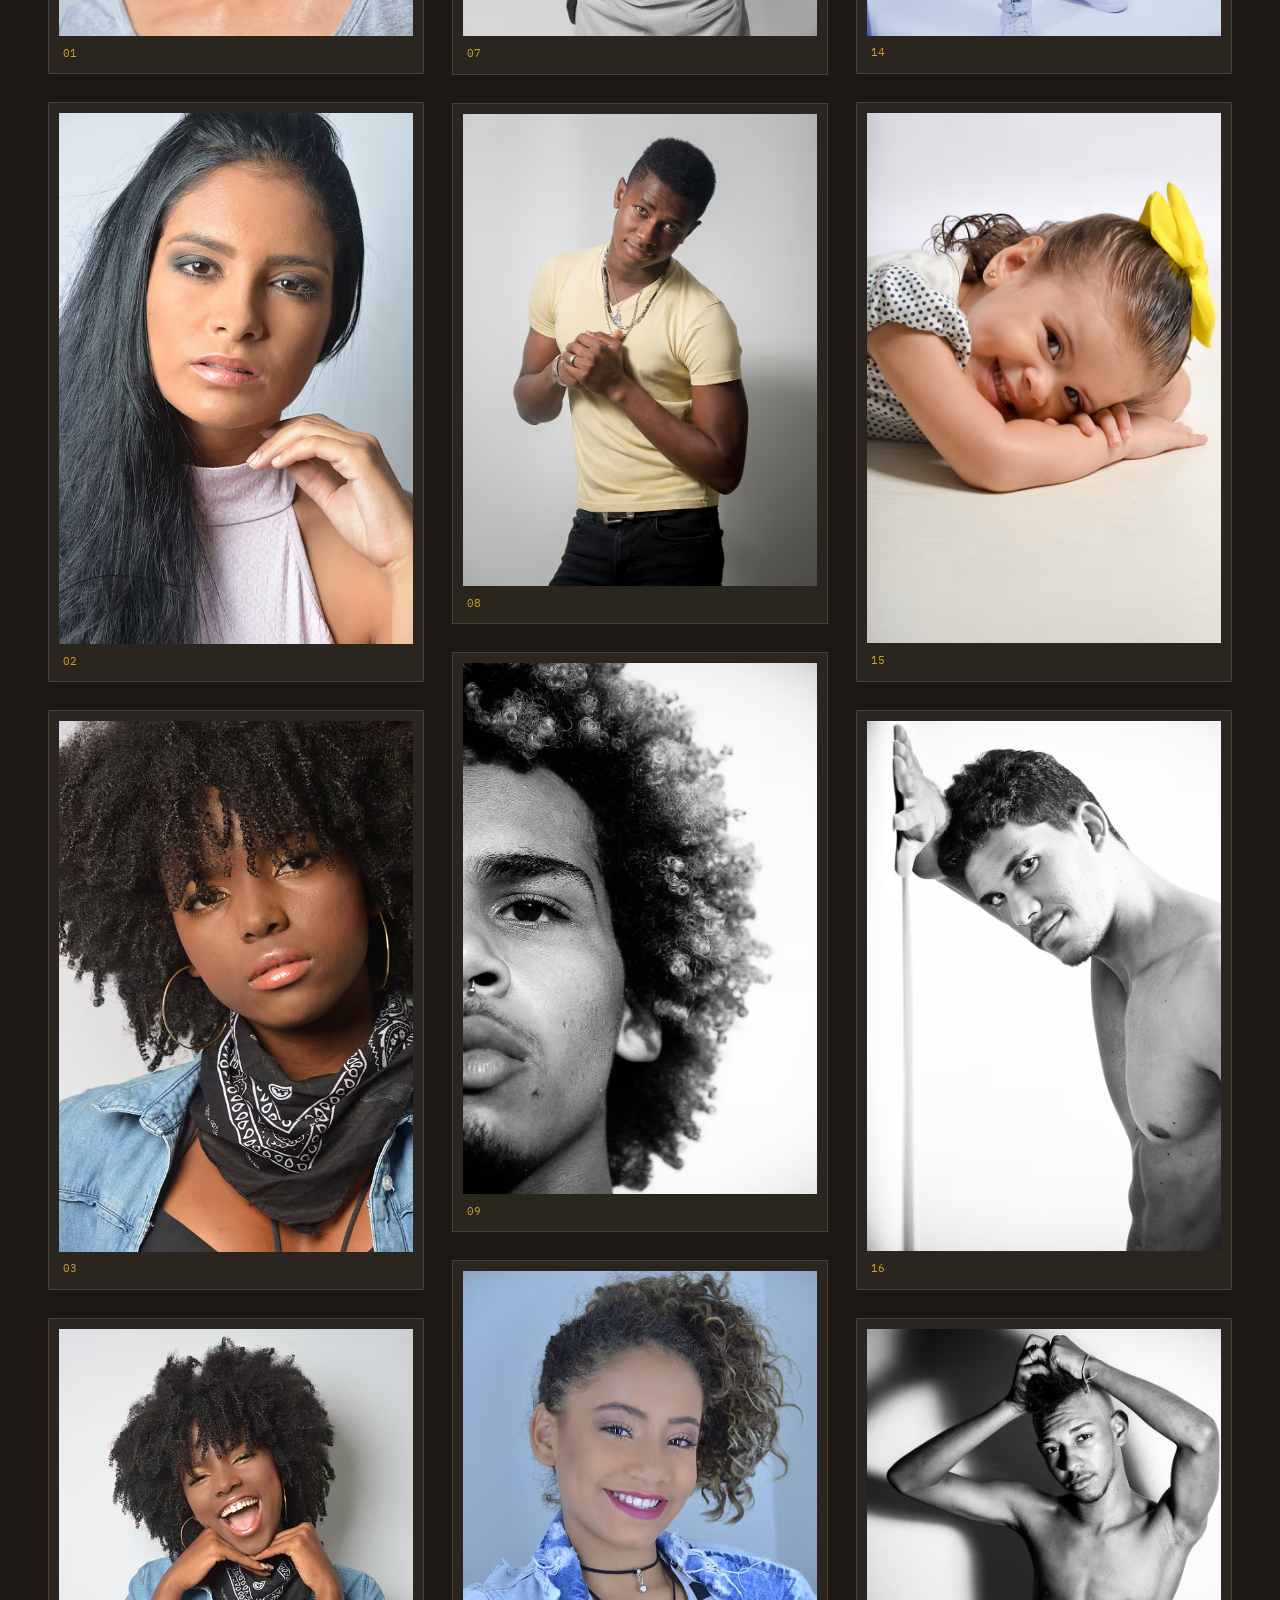
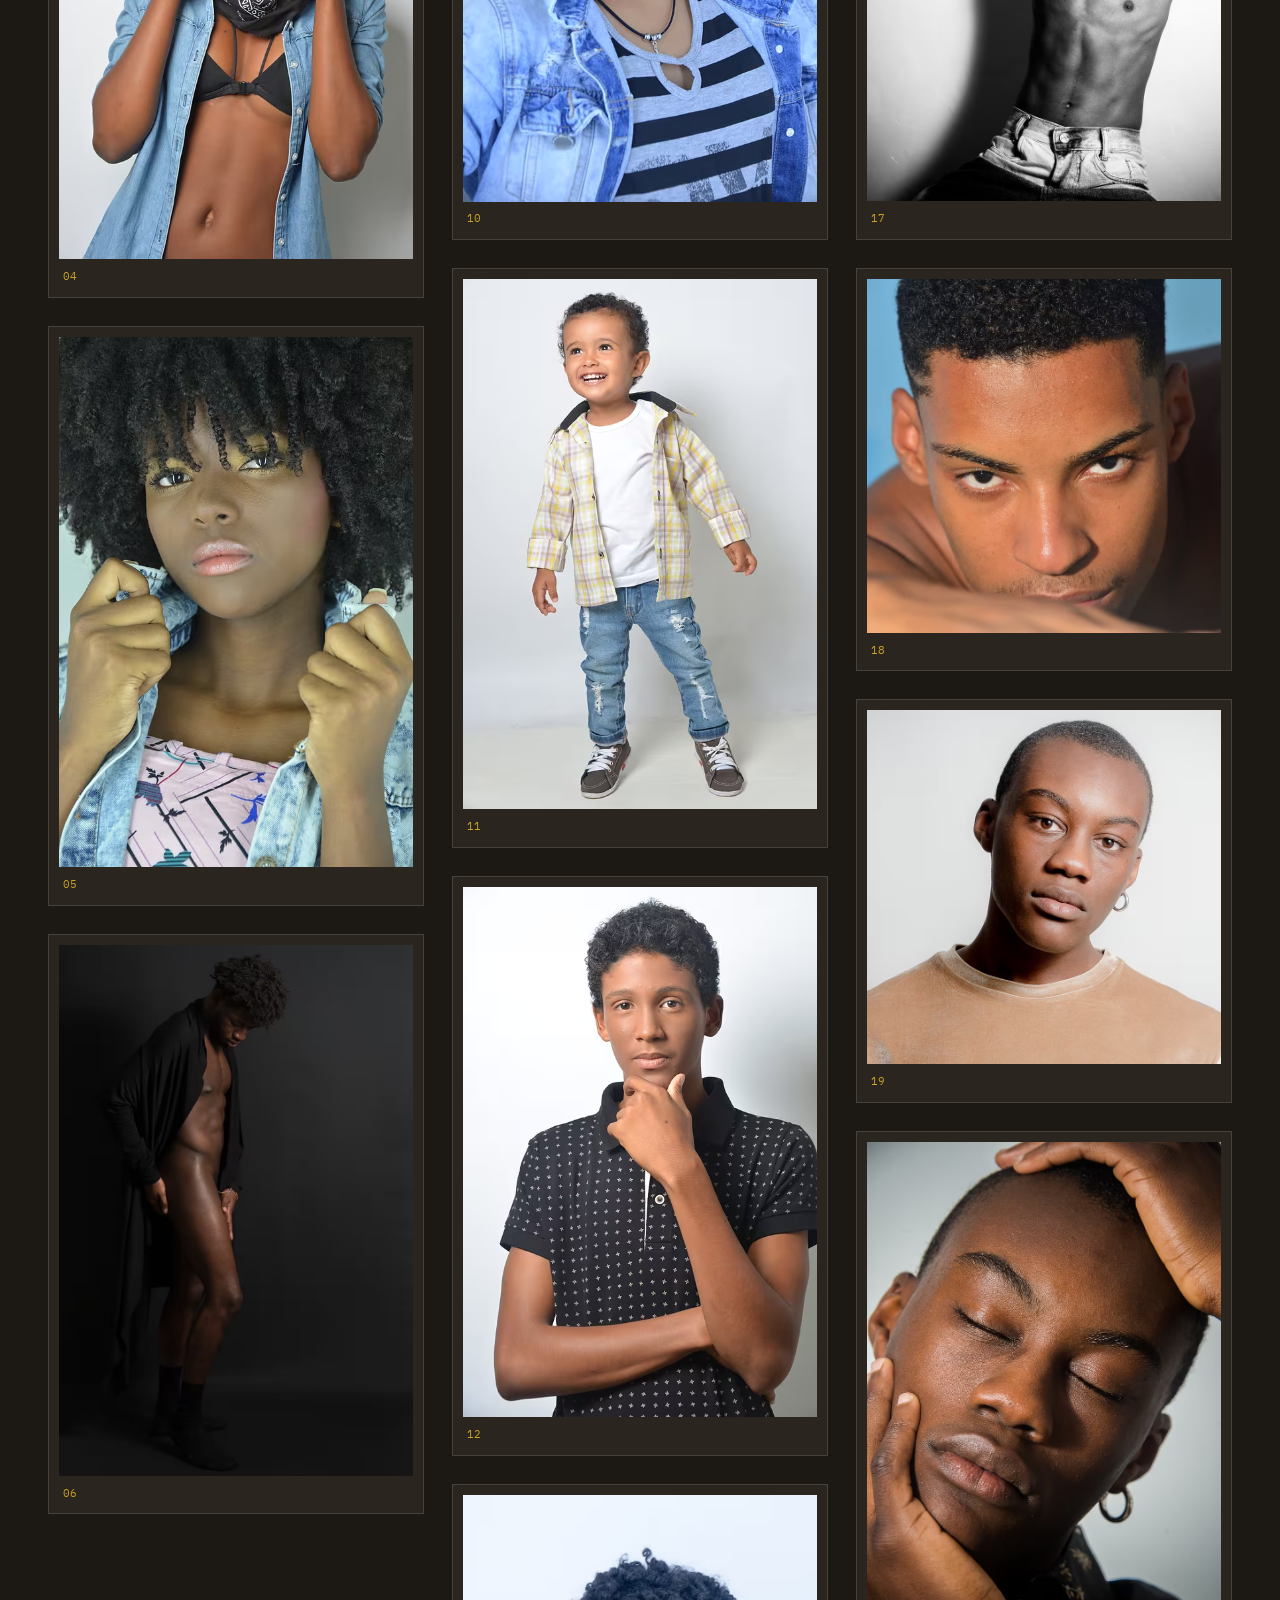
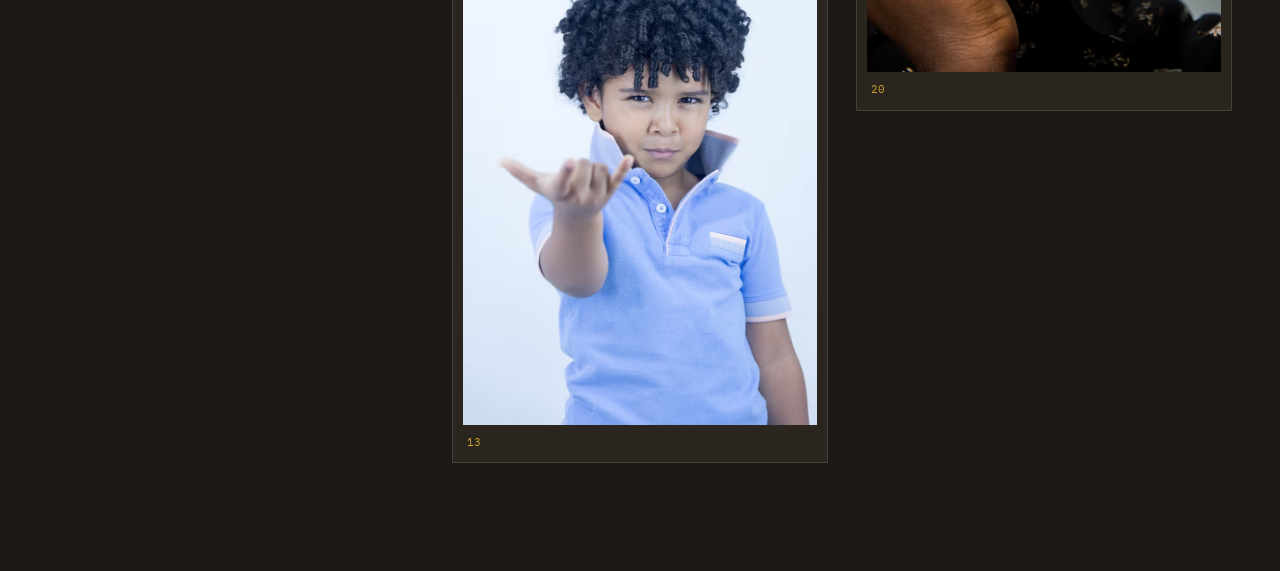
==== commit 2916a298: "Update navigation link from 'Portraits' to 'Studio' Signed-off-by: ekko <98595218+4sEKKOnds@users.no" ====
--- a/studio/index.html
+++ b/studio/index.html
@@ -3,8 +3,8 @@
 <head>
 <meta charset="UTF-8">
 <meta name="viewport" content="width=device-width, initial-scale=1.0">
-<title>Nico — Portraits studio</title>
-<meta name="description" content="Sélection de portraits studio par Nico, photographe.">
+<title>Portraits</title>
+<meta name="description" content="Sélection de portraits studio.">
 <link rel="preconnect" href="https://fonts.googleapis.com">
 <link rel="preconnect" href="https://fonts.gstatic.com" crossorigin>
 <link href="https://fonts.googleapis.com/css2?family=Fraunces:ital,opsz,wght@0,9..144,400;0,9..144,500;1,9..144,400&family=IBM+Plex+Mono:wght@400;500&display=swap" rel="stylesheet">
@@ -14,7 +14,7 @@
 
 <header class="site-header">
   <nav class="site-nav">
-    <a href="#travaux">Portraits</a>
+    <a href="#travaux">Studio</a>
   </nav>
 </header>
 
--- a/studio/css/style.css
+++ b/studio/css/style.css
@@ -1,4 +1,3 @@
-/* ---------- Tokens ---------- */
 :root {
   --ink: #1C1915;
   --ink-soft: #2A251F;
